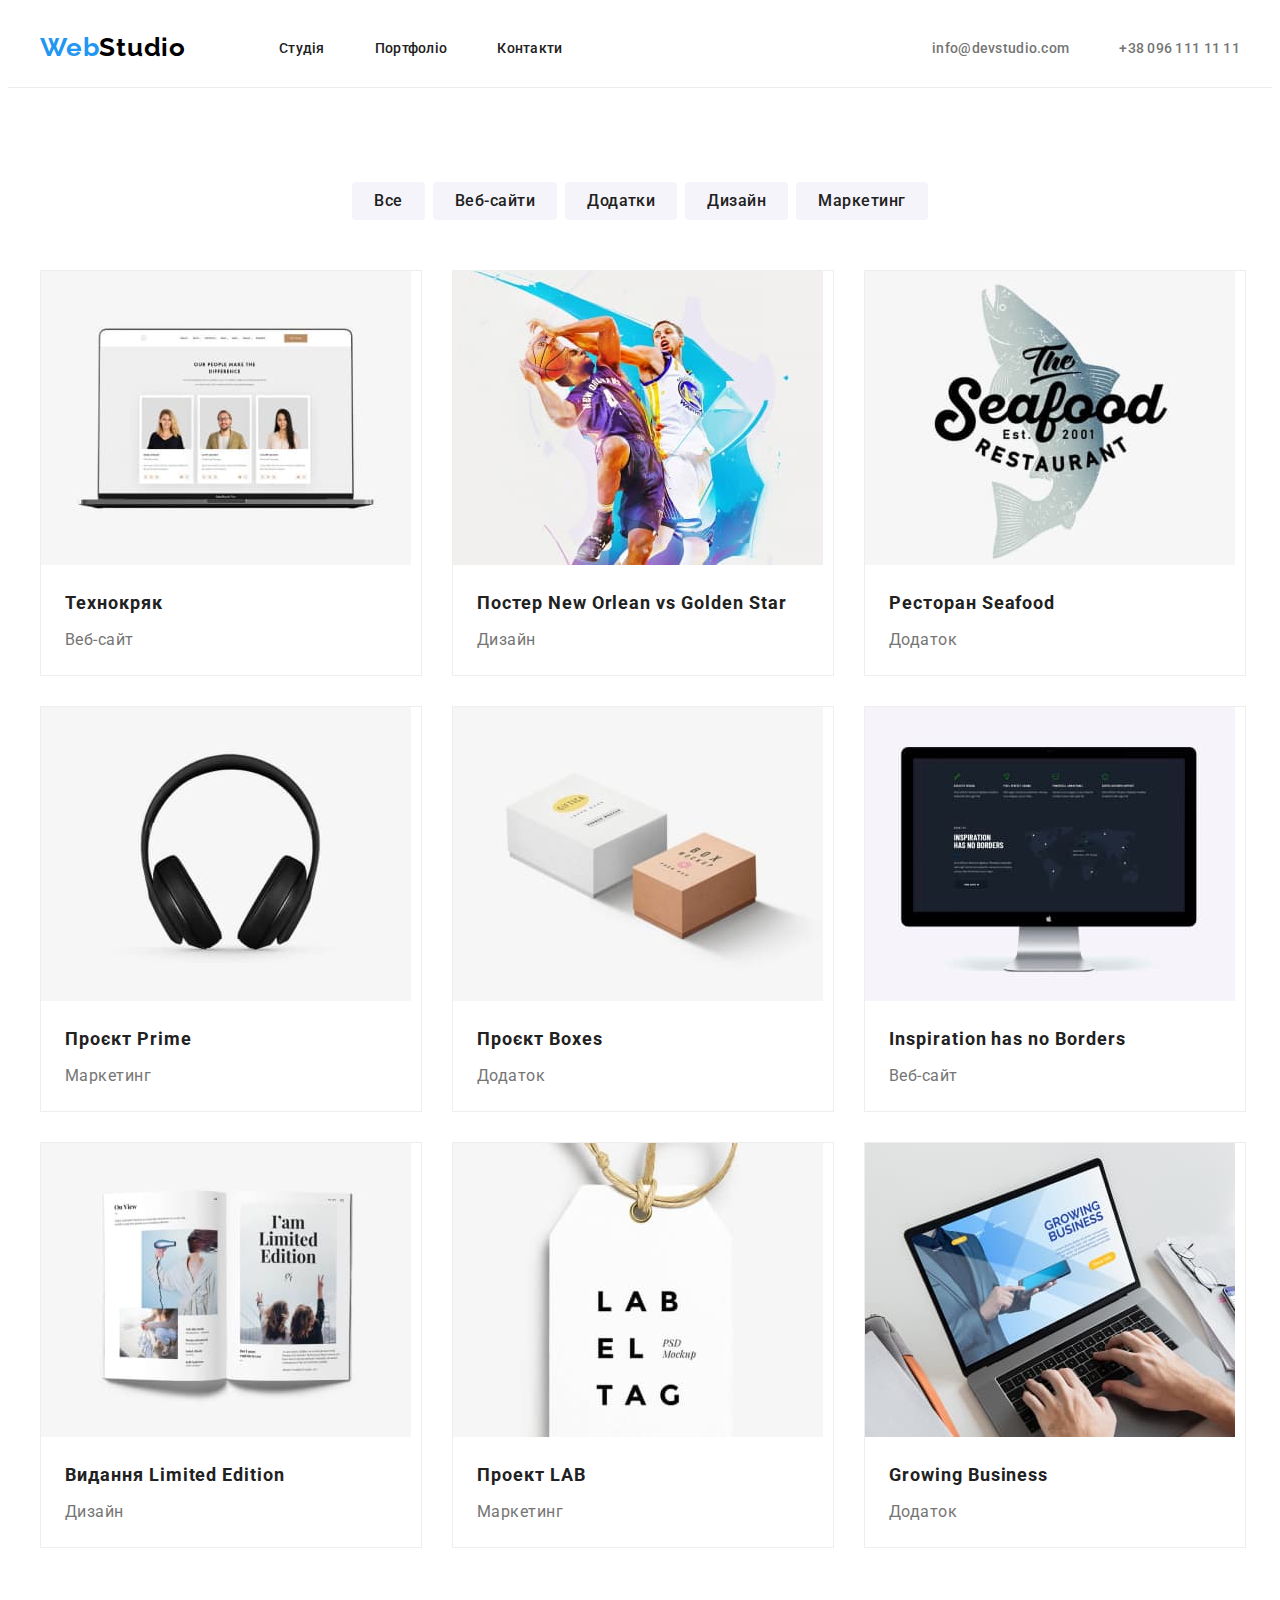
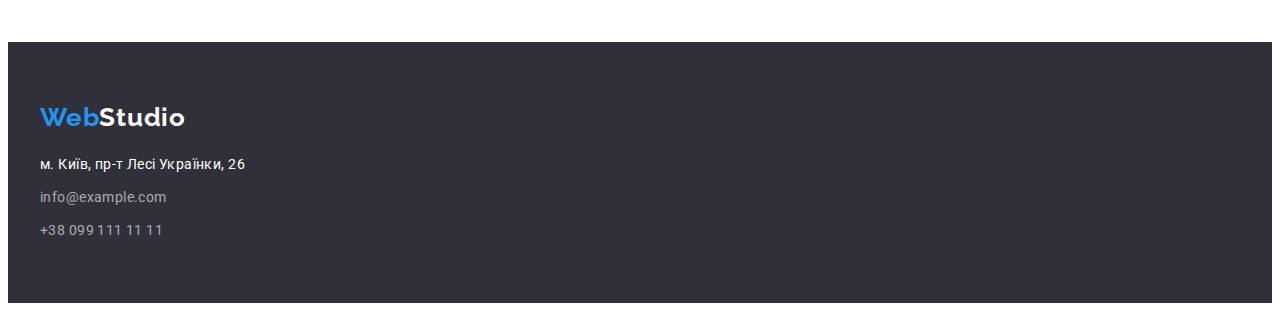
==== portfolio.html @ 6b4fc50a "hw-3-copy" ====
<!DOCTYPE html>
<html lang="uk">
<head>
    <meta charset="UTF-8">
    <meta http-equiv="X-UA-Compatible" content="IE=edge">
    <meta name="viewport" content="width=device-width, initial-scale=1.0">
    <title>Document</title>
    <link rel="preconnect" href="https://fonts.googleapis.com">
    <link rel="preconnect" href="https://fonts.gstatic.com" crossorigin>
    <link href="https://fonts.googleapis.com/css2?family=Raleway:wght@700&family=Roboto:wght@400;500;700;900&display=swap"
        rel="stylesheet">
    <link
        rel="stylesheet"
        href="https://cdnjs.cloudflare.com/ajax/libs/modern-normalize/1.1.0/modern-normalize.min.css"
        integrity="sha512-wpPYUAdjBVSE4KJnH1VR1HeZfpl1ub8YT/NKx4PuQ5NmX2tKuGu6U/JRp5y+Y8XG2tV+wKQpNHVUX03MfMFn9Q=="
        crossorigin="anonymous"
        referrerpolicy="no-referrer"
    />
        <link rel="stylesheet" href="./css/styles.css" >
</head>
<body>
    <header class="header">
        <div class="container">
            <a href="" class="header-logo" lang="en">Web<span class= "header-logotype">Studio</span></a>
        <nav>
            <ul class="header-list">
                <li class="header-item">
                    <a href="./index.html" class="header-link">Студія</a>
                </li>
                <li class="header-item">
                    <a href="./portfolio.html" class="header-link">Портфоліо</a>
                </li>
                <li class="header-item">
                    <a href="" class="header-link">Контакти</a>
                </li>
            </ul>
        </nav>
            <ul class="header-contacts">
                <li class="header-contact-item">
                    <a href="mailto:info@devstudio.com" class="header-contact">info@devstudio.com</a>
                </li>
                <li class="header-contact-item">
                    <a href="tel:+380961111111" class="header-contact">+38 096 111 11 11</a>
                </li>
            </ul>
        </div>
    </header>
    <main>
        <section class="section">
            <div class="container">
                <h1 class="visually-hidden">Filter</h1>
                <ul class="portfolio-buttons">
                    <li class="portfolio-button-item">
                        <button type="button" class="portfolio-button">Все</button>
                    </li>
                    <li class="nav-button-item">
                        <button type="button" class="portfolio-button">Веб-сайти</button>
                    </li>
                    <li class="nav-button-item">
                        <button type="button" class="portfolio-button">Додатки</button>
                    </li>
                    <li class="nav-button-item">
                        <button type="button" class="portfolio-button">Дизайн</button>
                    </li>
                    <li class="nav-button-item">
                        <button type="button" class="portfolio-button">Маркетинг</button>
                    </li>
                </ul>
            <h1 class="visually-hidden">Меню</h1>
                <ul class="offers-list">
                    <li class="card-portfolio">
                        <a href="" class="offer-link">
                            <img src="./images/img8.jpg" 
                            alt="фото"
                            width="370"
                            height="294">
                        </a>
                           <div class="card-portfolio-text">
                                <h2 class="offer-name">Технокряк</h2>
                                <p class="offer-description">Веб-сайт</p>
                           </div>
                    </li>
                    <li class="card-portfolio">
                        <a href="" class="offer-link">
                            <img src="./images/img9.jpg" 
                            alt="фото"
                            width="370"
                            height="294">
                        </a>
                            <div class="card-portfolio-text">
                                <h2 class="offer-name">Постер New Orlean vs Golden Star</h2>
                                <p class="offer-description">Дизайн</p>
                            </div>
                    </li>
                    <li class="card-portfolio">
                        <a href="" class="offer-link">
                            <img src="./images/img10.jpg" 
                            alt="фото"
                            width="370"
                            height="294">
                        </a>
                            <div class="card-portfolio-text">
                                <h2 class="offer-name">Ресторан Seafood</h2>
                                <p class="offer-description">Додаток</p>
                            </div>
                    </li>
                    <li class="card-portfolio">
                        <a href="" class="offer-link">
                            <img src="./images/img11.jpg" 
                            alt="фото"
                            width="370"
                            height="294">
                        </a>
                            <div class="card-portfolio-text">
                                <h2 class="offer-name">Проєкт Prime</h2>
                                <p class="offer-description">Маркетинг</p>
                            </div>
                    </li>
                    <li class="card-portfolio">
                        <a href="" class="offer-link">
                            <img src="./images/img12.jpg" 
                            alt="фото"
                            width="370"
                            height="294">
                        </a>
                            <div class="card-portfolio-text">
                                <h2 class="offer-name">Проєкт Boxes</h2>
                                <p class="offer-description">Додаток</p>
                            </div>
                    </li>
                    <li class="card-portfolio">
                        <a href="" class="offer-link">
                            <img src="./images/img13.jpg" 
                            alt="фото"
                            width="370"
                            height="294">
                        </a>
                            <div class="card-portfolio-text">
                                <h2 lang="en" class="offer-name">Inspiration has no Borders</h2>
                                <p class="offer-description">Веб-сайт</p>
                            </div>
                    </li>
                    <li class="card-portfolio">
                        <a href="" class="offer-link">
                            <img src="./images/img14.jpg" 
                            alt="фото"
                            width="370"
                            height="294">
                        </a>
                            <div class="card-portfolio-text">
                                <h2 class="offer-name">Видання Limited Edition</h2>
                                <p class="offer-description">Дизайн</p>
                            </div>
                    </li>
                    <li class="card-portfolio">
                        <a href="" class="offer-link">
                            <img src="./images/img15.jpg" 
                            alt="фото"
                            width="370"
                            height="294">
                        </a>
                            <div class="card-portfolio-text">
                                <h2 class="offer-name">Проект LAB</h2>
                                <p class="offer-description">Маркетинг</p>
                            </div>
                    </li>
                    <li class="card-portfolio">
                        <a href="" class="offer-link">
                            <img src="./images/img16.jpg" 
                            alt="фото"
                            width="370"
                            height="294">
                        </a>
                            <div class="card-portfolio-text">
                                <h2 lang="en" class="offer-name">Growing Business</h2>
                                <p class="offer-description">Додаток</p>
                            </div>
                    </li>
                </ul>
            </div>
        </section>        
    </main>    
    <footer class="footer">
        <div class="container">
         <a href="" class="footer-logo" lang="en">Web<span class="footer-logotype">Studio</span></a>
         <address>      
                 <a href="https://goo.gl/maps/UUZ8nZP88DjxJqNx5" target="_blank" rel="noopener noreferrer nofollow" class="footer-address-place">м. Київ, пр-т Лесі Українки, 26</a>
                 <span class="footer-address">
                 <ul class="footer-items">
                     <li class="footer-item">
                         <a href="mailto:info@example.com" class="footer-contact">info@example.com</a>
                     </li>
                     <li class="footer-item">
                         <a href="tel:+380991111111" class="footer-contact">+38 099 111 11 11</a>
                     </li>
                 </ul>
         </span>
     </address>
        </div>
     </footer>
        </body>
        
        </html>
---- css/styles.css ----
:root{
    --main-color:#2196F3;
    --popular-color:#FFFFFF;
    --rare-color:#757575;
    --background-color: #F5F4FA;
    --typical-lh: 1.19;
    --def-letter-spacing: 0.03em;
}

ul,
li,
p,
h1,
h2,
h3,
h4,
h5,
h6 {
  margin: 0;
  padding: 0;
}

img{ 
    display: block;
    max-width: 100%;
    height: auto;
}

body {
    font-family: 'Roboto', sans-serif;
    font-weight: 400;
    color:#757575;
    letter-spacing: 0.06em;
}

.visually-hidden {
    position: absolute;
    white-space: nowrap;
    width: 1px;
    height: 1px;
    overflow: hidden;
    border: 0;
    padding: 0;
    clip: rect(0 0 0 0);
    clip-path: inset(50%);
    margin: -1px;
}

.container {
    width: 1200px;
    padding-left: 15px;
    padding-right: 15px;
    margin-left:auto;
    margin-right:auto;
}

.section{
    padding-top: 94px;
    padding-bottom: 94px;
}
/* ------------- Header --------------- */

.header .container{
    display: flex;
    align-items: center;
}
.header{
    border-bottom: 1px solid #ECECEC;
    padding-top: 24px;
    padding-bottom: 24px;
}
.header-logo{
        margin-right: 93px; 

        font-family: 'Raleway', sans-serif;
        font-weight: 700;
        font-size: 26px;
        line-height: var(--typical-lh);
        letter-spacing: var(--def-letter-spacing);
        text-decoration: none;

        color: var(--main-color);
}
.header-logotype{
    color: #000000;
}
.header-list{
    display: flex;
    column-gap: 50px;

    list-style: none;
}
.header-link{
        font-weight: 500;
        font-size: 14px;
        line-height: 1.14;
        letter-spacing: 0.02em;
        text-decoration: none;
        
        color: #212121;
}

.header-link:hover,
.header-link:focus{
    color: var(--main-color);
}

.header-contacts{
    display: flex;
    column-gap: 50px;
    margin-left: auto;

    list-style: none;
}
.header-contact{
    font-weight: 500;
    font-size: 14px;
    line-height: 1.14;
    letter-spacing: 0.02em;
    text-decoration: none;

    color: var(--rare-color);
}
.header-contact:hover,
.header-contact:focus{
    color: var(--main-color);
}
/* ------------- Hero --------------- */

.hero{
    text-align: center;
    padding-top: 200px;
    padding-bottom: 200px;
    background-color: #2F303A;
}
.hero .container{
    padding-right: 252px;
    padding-left: 252px; 
}


.hero-title {
    font-weight: 900;
    font-size: 44px;
    line-height: 1.36;
    text-align: center;
    text-transform: uppercase;
    letter-spacing: 0.06em;

    color: var(--popular-color);
}

.hero-btn{
    display: inline-block;
    margin-top: 30px;

    min-width: 216px;
    height: 50px;

    font-family: 'Roboto';
    font-weight: 700;
    font-size: 16px;
    line-height: 1.88;
    align-items: center;
    text-align: center;

    color: var(--popular-color);
    text-shadow: 0px 4px 4px rgba(0, 0, 0, 0.25);
    background-color: var(--main-color);
    cursor:pointer;
    }

/* --------------- Список переваг ------------------ */

.preferences{
    display: flex;
    margin-right: -30px;

    list-style: none;
}

.preferences > .preferences-item{
    margin-right: 30px;
}

.preferences-title {
    margin-bottom: 10px;

    font-weight: 700;
    font-size: 14px;
    line-height: 1.14;
    letter-spacing: var(--def-letter-spacing);
    text-transform: uppercase;

    color: #212121;
}

.preferences-text{
    font-size: 14px;
    line-height: 1.71;
    letter-spacing: var(--def-letter-spacing);
}

/*--------------- Чим ми займаємося  --------------  */

.what-we-do-title{
    margin-bottom: 50px;
    font-weight: 700;
    font-size: 36px;
    line-height: 1.16;
    text-align: center;
    letter-spacing: var(--def-letter-spacing);
    
    color: #212121;
}
.what-we-do-img{
    display: flex;
    list-style: none;
}

.what-we-do-img-item{
    margin-right: 30px;
}

.what-we-do-img-item:nth-child(3){
    margin-right: 0;
}

.what-we-do{
    padding-top: 0;
}


/* ----------------- Список команди ------------------ */

.title{
    margin-bottom: 50px;

    font-weight: 700;
    font-size: 36px;
    line-height: 1.16;
    text-align: center;
    letter-spacing: var(--def-letter-spacing);
    
    color: #212121;
}
.team-list{
    display: flex;
    list-style: none;
}
.team{
    background-color: var(--background-color);
}
.team-item{
    flex-basis: calc(100% / 4 );
        margin-right: 30px;
    
        box-shadow: 0px 1px 3px rgba(0, 0, 0, 0.12), 0px 1px 1px rgba(0, 0, 0, 0.14), 0px 2px 1px rgba(0, 0, 0, 0.2);
        border-radius: 0px 0px 4px 4px;
    }

    .team-item:last-child{
        margin-right: 0;
    }

.card-text{
    padding-top:30px;
    padding-bottom: 30px;
}

.team-member{
    margin-bottom: 10px;

    font-weight: 500;
    font-size: 16px;
    line-height: var(--typical-lh);
    text-align: center;
    letter-spacing: var(--def-letter-spacing);
    
    color: #212121;
}

.team-member-prof{
    margin-top: 10px; 

    font-size: 16px;
    line-height: var(--typical-lh);
    text-align: center;
    letter-spacing: var(--def-letter-spacing);
    
    color: var(--rare-color);
}

/*------------------ Footer ------------------- */

.footer{
    padding-top: 60px;
    padding-bottom: 60px;
    background-color: #2F303A;
}

.footer-logo{
    display: inline-block;
    margin-bottom: 20px;

    font-family: 'Raleway';
    font-weight: 700;
    font-size: 26px;
    line-height: var(--typical-lh);
    letter-spacing: var(--def-letter-spacing);
    text-decoration: none;
    
    color: var(--main-color);
}
.footer-logotype{
    color:var(--popular-color);
}
.footer-items{
    margin-top: 9px;
    list-style: none;
}
.footer-item{
    margin-bottom: 9px;
}

.footer-item:last-child{
    margin-bottom: 0;
}

.footer-address-place{
    font-size: 14px;
    line-height: 1.71;
    letter-spacing: var(--def-letter-spacing);
    text-decoration: none;
    font-style: normal;

    color: var(--popular-color);
}
.footer-address-place:hover,
.footer-address-place:focus{
    color:var(--main-color);
}
.footer-contact{
    font-size: 14px;
    line-height: 1.71;
    letter-spacing: var(--def-letter-spacing);
    text-decoration: none;
    font-style: normal;
        
    color: rgba(255, 255, 255, 0.6);
}
/* ----------------- Сторінка портфоліо ------------------- */

.header-nav-list{
    list-style: none;
}
.portfolio-buttons{
    display: flex;
    justify-content: center;
    gap: 8px;
    margin-bottom: 50px;
    list-style: none;
}
.portfolio-button{
    padding: 6px 22px;

    font-family: 'Roboto';
    font-weight: 500;
    font-size: 16px;
    line-height: 1.62;    
    text-align: center;
    letter-spacing: var(--def-letter-spacing);
    cursor: pointer;
    border-radius: 4px;
    border: transparent;

    color: #212121;
    background-color: var(--background-color);
}

.portfolio-button:hover,
.portfolio-button:focus{
    color: var(--popular-color);
    background-color:var(--main-color);
}


.offers-list{
    display: flex;
    flex-wrap: wrap;
    margin-right: -30px;
    margin-bottom: -30px;

    list-style: none;
}

.card-portfolio{
    flex-basis: calc(100% / 3 - 30px);
    margin-right: 30px;
    margin-bottom: 30px;
    border: 1px solid #EEEEEE
}
.card-portfolio:nth-child(3n){
    margin-right: -30px;
} 

.card-portfolio-text{
    padding: 20px 24px;
}

.offer-name{
    white-space: nowrap;
    font-family: 'Roboto';
    font-weight: 700;
    font-size: 18px;
    line-height: 2;
    text-decoration: none;
    
    color: #212121;
}

.offer-description{
    margin-top: 4px;
        font-size: 16px;
        line-height: 1.88;
        letter-spacing: var(--def-letter-spacing);
    
        color: var(--rare-color);
}
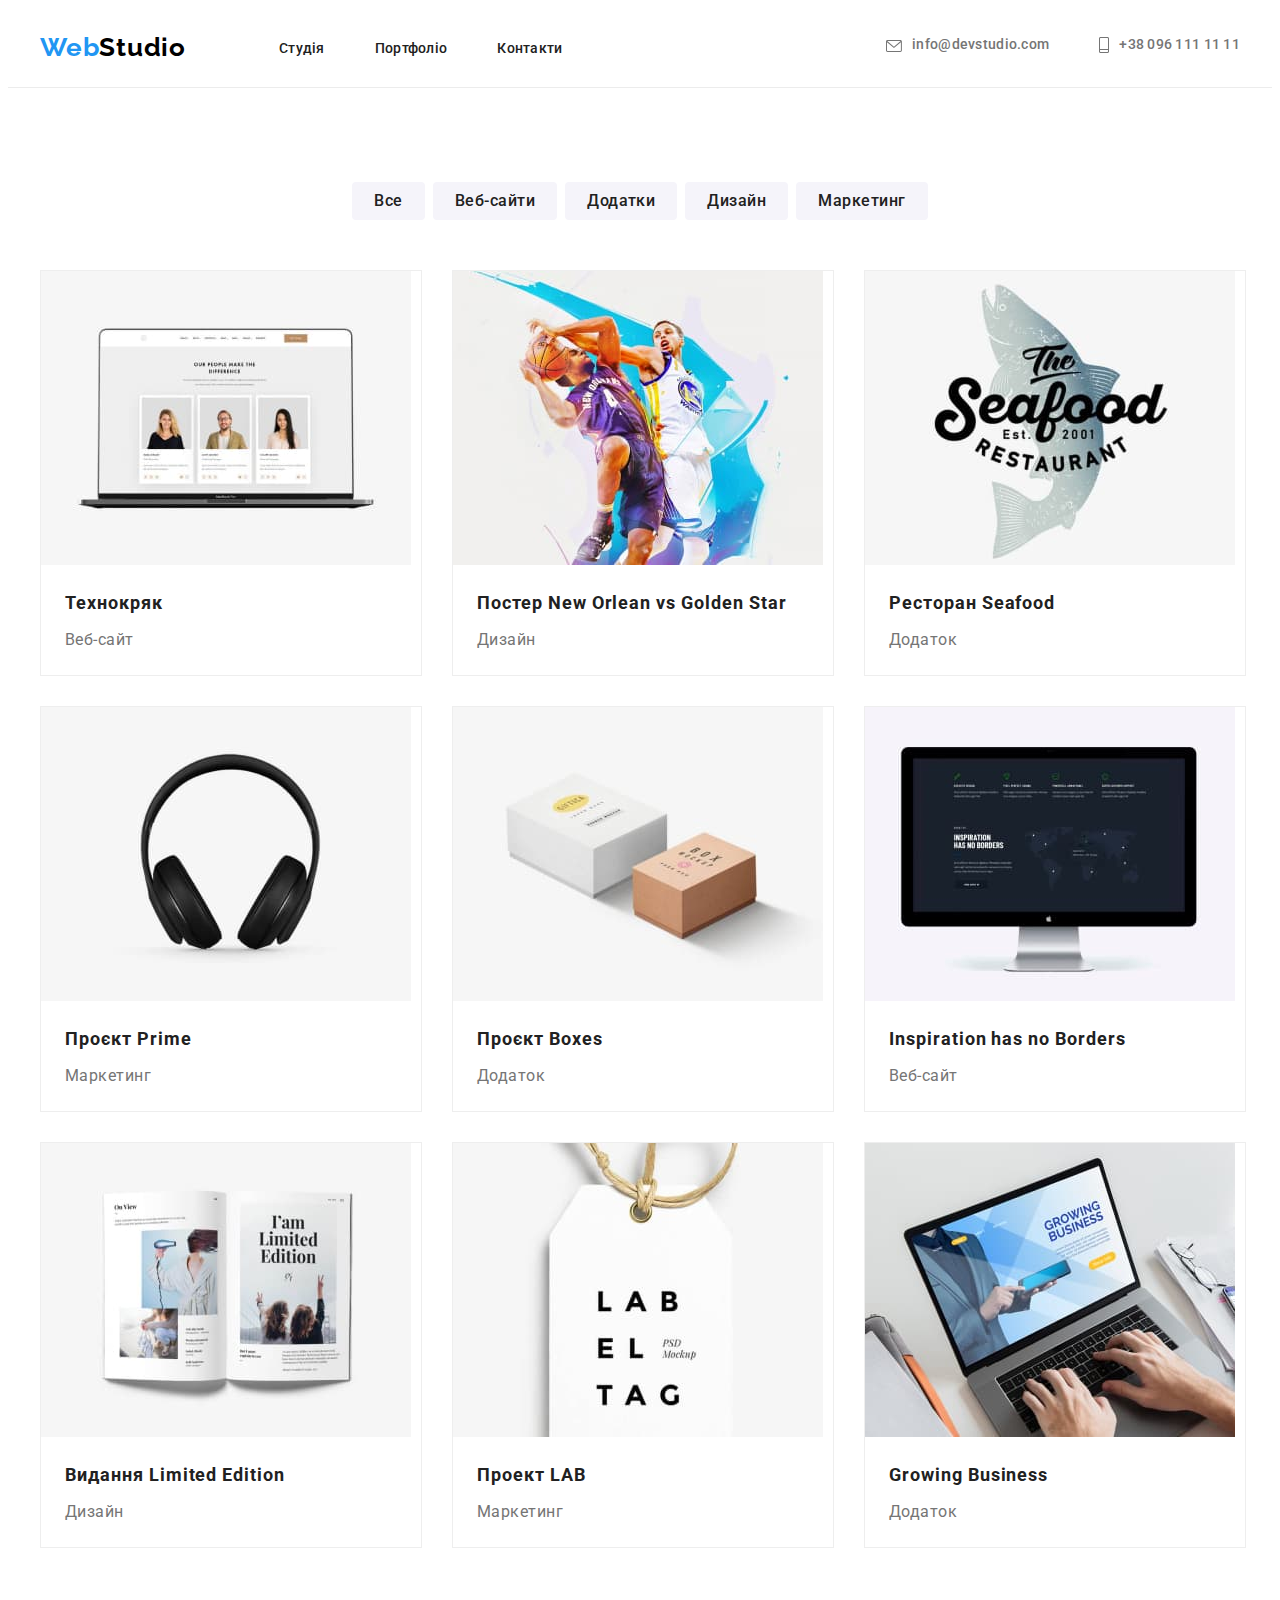
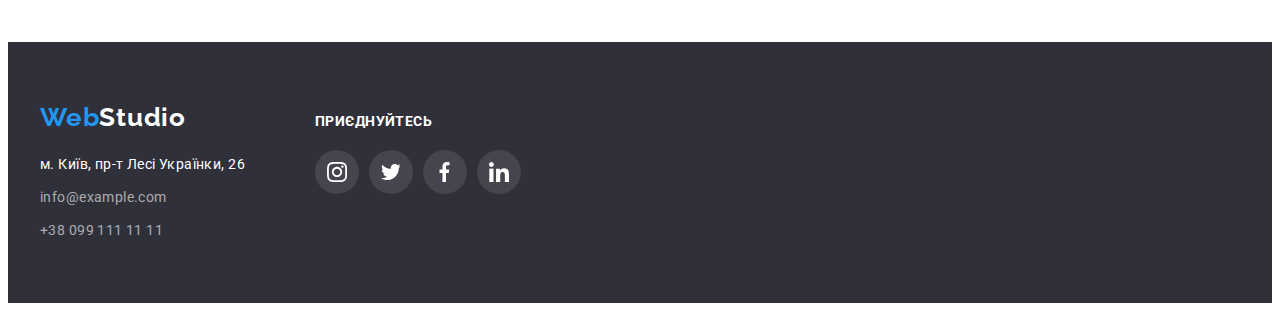
==== commit c06990f0: "copied footer and header to portfolio" ====
--- a/portfolio.html
+++ b/portfolio.html
@@ -17,11 +17,12 @@
         referrerpolicy="no-referrer"
     />
         <link rel="stylesheet" href="./css/styles.css" >
+        <link rel="stylesheet" href="./images/symbol-defs.svg">
 </head>
 <body>
-    <header class="header">
-        <div class="container">
-            <a href="" class="header-logo" lang="en">Web<span class= "header-logotype">Studio</span></a>
+<header class="header">
+    <div class="container">
+        <a href="" class="header-logo" lang="en">Web<span class="header-logotype">Studio</span></a>
         <nav>
             <ul class="header-list">
                 <li class="header-item">
@@ -35,16 +36,26 @@
                 </li>
             </ul>
         </nav>
-            <ul class="header-contacts">
-                <li class="header-contact-item">
-                    <a href="mailto:info@devstudio.com" class="header-contact">info@devstudio.com</a>
-                </li>
-                <li class="header-contact-item">
-                    <a href="tel:+380961111111" class="header-contact">+38 096 111 11 11</a>
-                </li>
-            </ul>
-        </div>
-    </header>
+        <ul class="header-contacts">
+            <li class="header-contact-item">
+                <a href="" class="header-contact-icon-link">
+                    <svg class="header-contact-icon" width="16px" height="12px">
+                        <use href="./images/symbol-defs.svg#icon-envelope"></use>
+                    </svg>
+                </a>
+                <a href="mailto:info@devstudio.com" class="header-contact">info@devstudio.com</a>
+            </li>
+            <li class="header-contact-item">
+                <a href="" class="header-contact-icon-link">
+                    <svg class="header-contact-icon" width="10px" height="16px">
+                        <use href="./images/symbol-defs.svg#icon-phone"></use>
+                    </svg>
+                </a>
+                <a href="tel:+380961111111" class="header-contact">+38 096 111 11 11</a>
+            </li>
+        </ul>
+    </div>
+</header>
     <main>
         <section class="section">
             <div class="container">
@@ -182,22 +193,57 @@
     </main>    
     <footer class="footer">
         <div class="container">
-         <a href="" class="footer-logo" lang="en">Web<span class="footer-logotype">Studio</span></a>
-         <address>      
-                 <a href="https://goo.gl/maps/UUZ8nZP88DjxJqNx5" target="_blank" rel="noopener noreferrer nofollow" class="footer-address-place">м. Київ, пр-т Лесі Українки, 26</a>
-                 <span class="footer-address">
-                 <ul class="footer-items">
-                     <li class="footer-item">
-                         <a href="mailto:info@example.com" class="footer-contact">info@example.com</a>
-                     </li>
-                     <li class="footer-item">
-                         <a href="tel:+380991111111" class="footer-contact">+38 099 111 11 11</a>
-                     </li>
-                 </ul>
-         </span>
-     </address>
+            <div class="footer-logo-contacts">
+                <a href="" class="footer-logo" lang="en">Web<span class="footer-logotype">Studio</span></a>
+                <address>
+                    <a href="https://goo.gl/maps/UUZ8nZP88DjxJqNx5" target="_blank" rel="noopener noreferrer nofollow"
+                        class="footer-address-place">м. Київ, пр-т Лесі Українки, 26</a>
+                    <span class="footer-address">
+                        <ul class="footer-items">
+                            <li class="footer-item">
+                                <a href="mailto:info@example.com" class="footer-contact">info@example.com</a>
+                            </li>
+                            <li class="footer-item">
+                                <a href="tel:+380991111111" class="footer-contact">+38 099 111 11 11</a>
+                            </li>
+                        </ul>
+                    </span>
+                </address>
+            </div>
+            <div class="footer-social">
+                <h3 class="footer-links-title">Приєднуйтесь</h3>
+                <ul class="footer-social-list">
+                    <li class="footer-social-list-item">
+                        <a href="" class="footer-social-link">
+                            <svg class="footer-social-icon" width="20" height="20">
+                                <use href="./images/symbol-defs.svg#icon-instagram"></use>
+                            </svg>
+                        </a>
+                    </li>
+                    <li class="footer-social-list-item">
+                        <a href="" class="footer-social-link">
+                            <svg class="footer-social-icon" width="20" height="20">
+                                <use href="./images/symbol-defs.svg#icon-twitter"></use>
+                            </svg>
+                        </a>
+                    </li>
+                    <li class="footer-social-list-item">
+                        <a href="" class="footer-social-link">
+                            <svg class="footer-social-icon" width="20" height="20">
+                                <use href="./images/symbol-defs.svg#icon-facebook"></use>
+                            </svg>
+                        </a>
+                    </li>
+                    <li class="footer-social-list-item">
+                        <a href="" class="footer-social-link">
+                            <svg class="footer-social-icon" width="20" height="20">
+                                <use href="./images/symbol-defs.svg#icon-linkedin"></use>
+                            </svg>
+                        </a>
+                    </li>
+                </ul>
+            </div>
         </div>
-     </footer>
+    </footer>
         </body>
-        
         </html>--- a/css/styles.css
+++ b/css/styles.css
@@ -46,6 +46,10 @@
     margin: -1px;
 }
 
+ul{
+    list-style-type:none;
+}
+
 .container {
     width: 1200px;
     padding-left: 15px;
@@ -125,14 +129,38 @@
 .header-contact:focus{
     color: var(--main-color);
 }
+.header-contact-item{
+    display: flex;
+}
+
+.header-contact-icon-link{
+    align-items: center;
+    margin-right: 10px;
+    color: var(--rare-color);
+    text-decoration: none;
+}
+.header-contact-icon{
+    fill: currentColor;
+}
+
+.header-contact-icon-link:focus,
+.header-contact-icon-link:hover{
+    color: #2196F3;
+}
+
 /* ------------- Hero --------------- */
 
 .hero{
     text-align: center;
     padding-top: 200px;
     padding-bottom: 200px;
-    background-color: #2F303A;
-}
+    background-image: linear-gradient(rgba(47, 48, 58, 0.4),
+            rgba(47, 48, 58, 0.4)), url(../images/Img\ \(17\).jpg);
+    background-color: ##C4C4C4;
+    max-width: 1600px;
+    margin:auto;
+}
+
 .hero .container{
     padding-right: 252px;
     padding-left: 252px; 
@@ -157,6 +185,8 @@
     min-width: 216px;
     height: 50px;
 
+    border: none;
+    border-radius: 4px;
     font-family: 'Roboto';
     font-weight: 700;
     font-size: 16px;
@@ -170,6 +200,7 @@
     cursor:pointer;
     }
 
+
 /* --------------- Список переваг ------------------ */
 
 .preferences{
@@ -201,6 +232,28 @@
     letter-spacing: var(--def-letter-spacing);
 }
 
+.preferences-item-icons{
+    display: flex;
+    gap: 30px;
+    margin-bottom: 30px;
+}
+
+.preferences-item-list-icon{
+    background-color: var(--background-color) ;
+    height: 120px;
+    width: 270px;
+    display: flex;
+    align-items: center;
+    align-items: center;
+        justify-content: center;
+}
+
+.preferences-item-icon-link{
+        display: flex;
+        align-items: center; 
+        justify-content: center;
+}
+
 /*--------------- Чим ми займаємося  --------------  */
 
 .what-we-do-title{
@@ -263,9 +316,12 @@
         margin-right: 0;
     }
 
+.card{
+    padding-bottom: 30px;
+}
 .card-text{
     padding-top:30px;
-    padding-bottom: 30px;
+    padding-bottom: 16px;
 }
 
 .team-member{
@@ -290,6 +346,86 @@
     
     color: var(--rare-color);
 }
+
+.team-social-list {
+    display: flex;
+    justify-content: center;
+    gap: 10px;
+}
+
+.social-link{
+    width: 44px;
+    height: 44px;
+    display: flex;
+    align-items: center;
+    justify-content: center;
+    border-radius: 50%;
+    color:#AFB1B8;
+}
+
+.social-icon{
+    fill: currentColor;
+}
+
+.social-link:hover,
+.social-link:focus{
+    background-color: var(--main-color);
+    color: var(--popular-color);
+}
+
+/* -----------------Постійні клієнти-------------- */
+
+.clients-title{
+    margin-bottom: 50px;
+
+    font-weight: 700;
+    font-size: 36px;
+    line-height: 1.16;
+    text-align: center;
+    letter-spacing: var(--def-letter-spacing);
+    
+        color: #212121;
+}
+
+.clients-list{
+    display: flex;
+        gap: 30px;
+        
+}
+.client-list-item {
+    border: 1px solid #AFB1B8;
+    border-radius: 4px;
+
+    width: 170px;
+    height: 92px;
+    color: #AFB1B8;
+}
+
+.client-list-item:hover,
+.client-list-item:focus{
+    border-color: #2196F3;
+}
+
+.client-link{
+    width: 100%;
+    height: 100%;
+    color: #AFB1B8;
+    display: flex; 
+    align-items: center;
+    justify-content: center;
+}
+
+
+.client-icon{
+    fill: currentColor;
+}
+
+.client-link:hover,
+.client-link:focus{
+    border-color: #2196F3;
+    color: #2196F3;
+}
+
 
 /*------------------ Footer ------------------- */
 
@@ -349,6 +485,51 @@
         
     color: rgba(255, 255, 255, 0.6);
 }
+
+.footer .container{
+    display: flex;
+    align-items: baseline;
+    gap: 70px;
+}
+
+.footer-links-title{
+    margin-bottom: 20px;
+    
+    font-weight: 700;
+    font-size: 14px;
+    line-height: 1.14;
+    letter-spacing: 0.03em;
+    text-transform: uppercase;
+    color: var(--popular-color);
+}
+
+
+.footer-social-list{
+    display: flex;
+    justify-content: center;
+    gap: 10px;
+}
+
+.footer-social-link{
+    width: 44px;
+        height: 44px;
+        display: flex;
+        align-items: center;
+        justify-content: center;
+        border-radius: 50%;
+        color: var(--popular-color);
+        background: rgba(255, 255, 255, 0.1);
+}
+
+.footer-social-icon{
+    fill: currentColor;
+}
+
+.footer-social-link:hover,
+.footer-social-link:focus{
+    background: #2196F3;
+}
+
 /* ----------------- Сторінка портфоліо ------------------- */
 
 .header-nav-list{
@@ -382,6 +563,8 @@
 .portfolio-button:focus{
     color: var(--popular-color);
     background-color:var(--main-color);
+    box-shadow: 0px 3px 1px rgba(0, 0, 0, 0.1), 0px 1px 2px rgba(0, 0, 0, 0.08), 0px 2px 2px rgba(0, 0, 0, 0.12);
+        border-radius: 4px;
 }
 
 
@@ -408,6 +591,12 @@
     padding: 20px 24px;
 }
 
+.card-portfolio:hover,
+.card-portfolio:focus{
+    box-shadow: 0px 3px 1px rgba(0, 0, 0, 0.1), 0px 1px 2px rgba(0, 0, 0, 0.08), 0px 2px 2px rgba(0, 0, 0, 0.12);
+        border-radius: 4px;
+}
+
 .offer-name{
     white-space: nowrap;
     font-family: 'Roboto';
